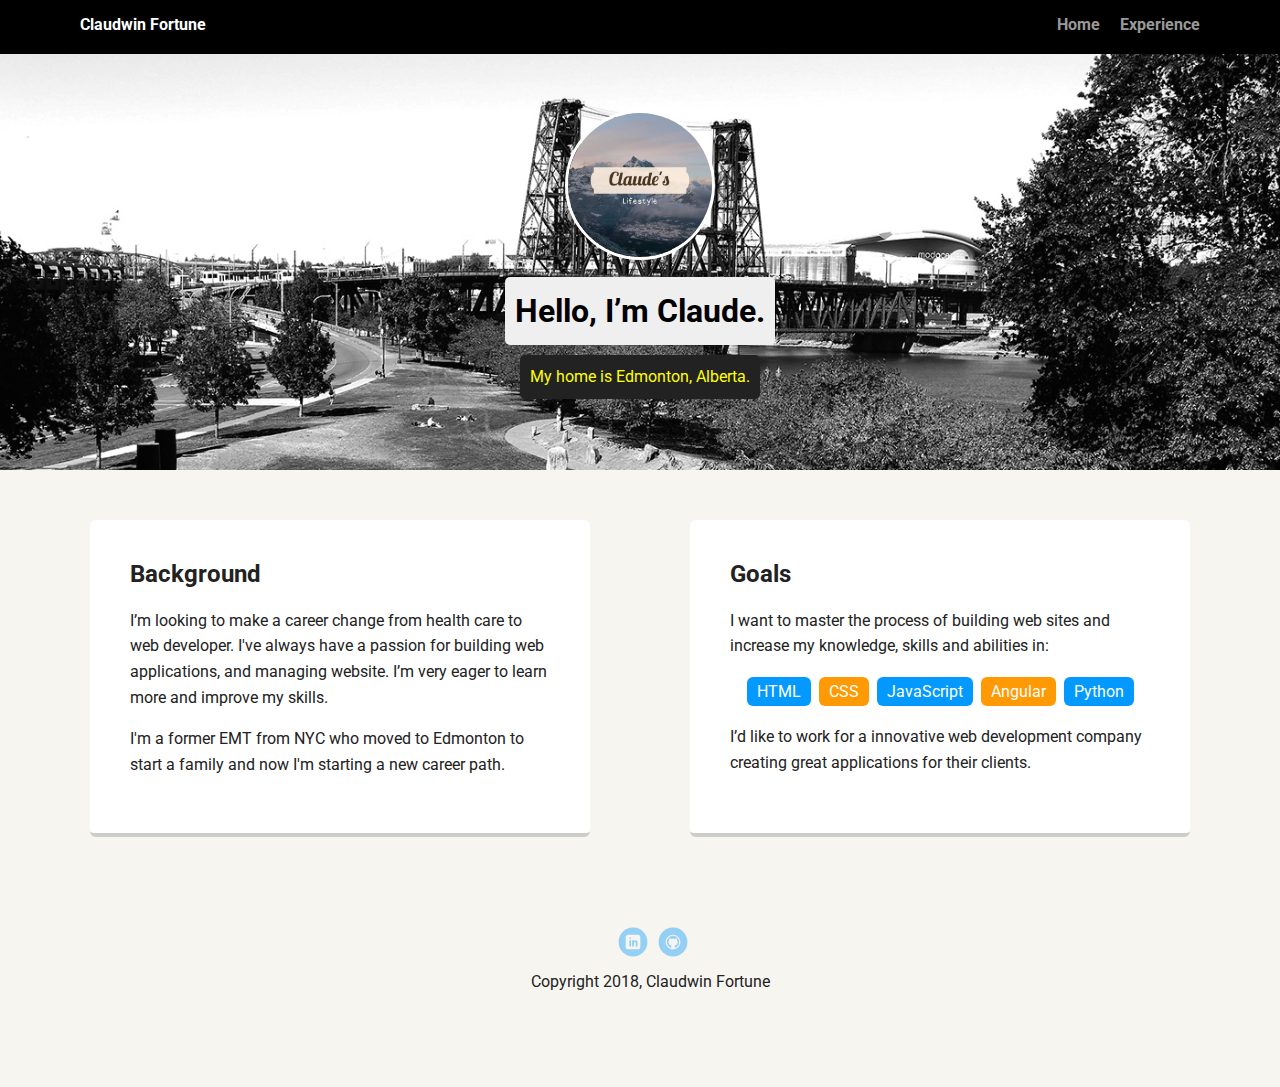
==== portfolio_update_v1/index.html @ 7b8b438d "Add files via upload" ====
<!doctype html>
<html lang="en">
<head>
  <meta charset="utf-8">
  <title>Claudwin Fortunes's Profile</title>
  <meta name="viewport" content="width=device-width, initial-scale=1.0">
  <link rel="stylesheet" href="styles.css">
  <link href="https://fonts.googleapis.com/css?family=Muli%7CRoboto:400,300,500,700,900" rel="stylesheet"></head>
  <body>

    <div class="main-nav">
        <ul class="nav">
          <li class="name">Claudwin Fortune</li>
          <li><a href="index.html">Home</a></li>
          <li><a href="#experience.html">Experience</a></li>
        </ul>
    </div>

    <header>
      <img src="images/claudesimg.jpg" alt="Claude's Lifestyle" class="profile-image">
      <h1 class="tag name">Hello, I’m Claude.</h1>
      <p class="tag location">My home is Edmonton, Alberta.</p>
    </header>

    <main class="flex">
      <div class="card">
        <h2>Background</h2>
        <p>I’m looking to make a career change from health care to web developer. I've always have a passion for building web applications, and managing website. I’m very eager to learn more and improve my skills.</p>
        <p>I'm a former EMT from NYC who moved to Edmonton to start a family and now I'm starting a new career path.</p>
      </div> 

      <div class="card">
        <h2>Goals</h2>
        <p>I want to master the process of building web sites and increase my knowledge, skills and abilities in:</p>
        <ul class="skills">
          <li>HTML</li>
          <li>CSS</li>
          <li>JavaScript</li>
          <li>Angular</li>
          <li>Python</li>
        </ul>
        <p>I’d like to work for a innovative web development company creating great applications for their clients.</p>
      </div> 

    </main>
    <footer>
      <ul>
        <li><a href="www.linkedin.com/in/claudwin-fortune" class="social linkedin" target="_blank">LinkedIn</a></li>
          <li><a href="http://github.com/Claudwin" class="social github" target="_blank">Github</a></li>
      </ul>
      <p class="copyright">Copyright 2018, Claudwin Fortune</p>
    </footer>
  </body>
  </html>
---- portfolio_update_v1/styles.css ----
/* Global Layout Set-up */
* { 
  box-sizing: border-box;
}
  
body {
  margin: 0;
  padding: 0;
  text-align: center;
  font-family: 'Roboto', sans-serif;
  color: #222;
  background: #f7f5f0;
}
/* Link Styles */

a {
  text-decoration: none;
  color: #999;
}
a:hover {
  color: #6633ff;
}

/* Section Styles */

.main-nav {
  width: 100%;
  background: black;
  min-height: 30px;
  padding: 10px;
  position: fixed;
  text-align: center;
}
.nav {
  display: flex;
  justify-content: space-around;
  font-weight: 700;
  list-style-type: none;
  margin: 0 auto;
  padding: 0;
}

.nav .name {
    display: block;
    margin-right: auto;
    color: white;
}
.nav li {
  padding: 5px 10px 10px 10px;
}
.nav a {
  transition: all .5s;
}
.nav a:hover {
  color: white
}

header {
  text-align: center;
  background: url('images/portland.jpg') no-repeat top center ;
  background-size: cover;
  overflow: hidden;
  padding-top: 60px;
}
header {
  line-height: 1.5;
}
header .profile-image {
  margin-top: 50px;
  width: 150px;
  height: 150px;
  border-radius: 50%;
  border: 3px solid white;
  transition: all .5s;
}
header .profile-image:hover {
  transform: scale(1.2) rotate(5deg);
}
.tag {
  background-color: #efefef;
  color: black;
  padding: 10px;
  border-radius: 5px;
  display: table;
  margin: 10px auto;
} 
.location {
  background-color: #222;
  color: yellow;
}
.card {
  margin: 30px;
  padding: 20px 40px 40px;
  max-width: 500px;
  text-align: left;
  background: #fff;
  border-bottom: 4px solid #ccc;
  border-radius: 6px;
  transition: all .5s;
}
.card:hover {
  border-color: #ff99ff;
}

ul.skills {
  padding: 0;
  text-align: center;
}

.skills li {
  border-radius: 6px;
  display: inline-block;
  background: #ff9904;
  color: white;
  padding: 5px 10px;
  margin: 2px;
}

.skills li:nth-child(odd) {
  background: #0399ff;
}

footer {
  width: 100%;
  min-height: 30px;
  padding: 20px 0 40px 20px;
}

footer .copyright {
  top: -8px;
  font-size: .75em;
}

footer ul {
  list-style-type: none;
  margin: 0;
  padding: 0;
}

footer ul li {
  display: inline-block;
}

a.social {
  display: inline-block;
  text-indent: -9999px;
  margin-left: 5px;
  width: 30px;
  height: 30px;
  background-size: 30px 30px;
  opacity: .4;
  transition: all .5s;
}
a.twitter {
  background-image: url(images/twitter.svg);
}
a.linkedin {
  background-image: url(images/linkedin.svg);
}
a.github {
  background-image: url(images/github.svg);
}
a.social:hover {
  opacity: 1;
}
.clearfix {
  clear: both;
}

/* Styles for larger screens */
@media screen and (min-width: 720px) {
  
  .flex {
      display: -ms-flexbox;      /* TWEENER - IE 10 */
      display: flex; 
      max-width: 1200px;
      -ms-flex-pack: distribute;
      justify-content: space-around;
      margin: 0 auto;
  }

  header {
    min-height: 470px;
  }

  .nav {
    max-width: 1200px;
    padding: 0 30px;
  }


  main {
    padding-top: 20px;
  }

  main p {
    line-height: 1.6em;
  }

  footer {
    font-size: 1.3em;
    max-width: 1200px;
    margin: 40px auto;
  }

}
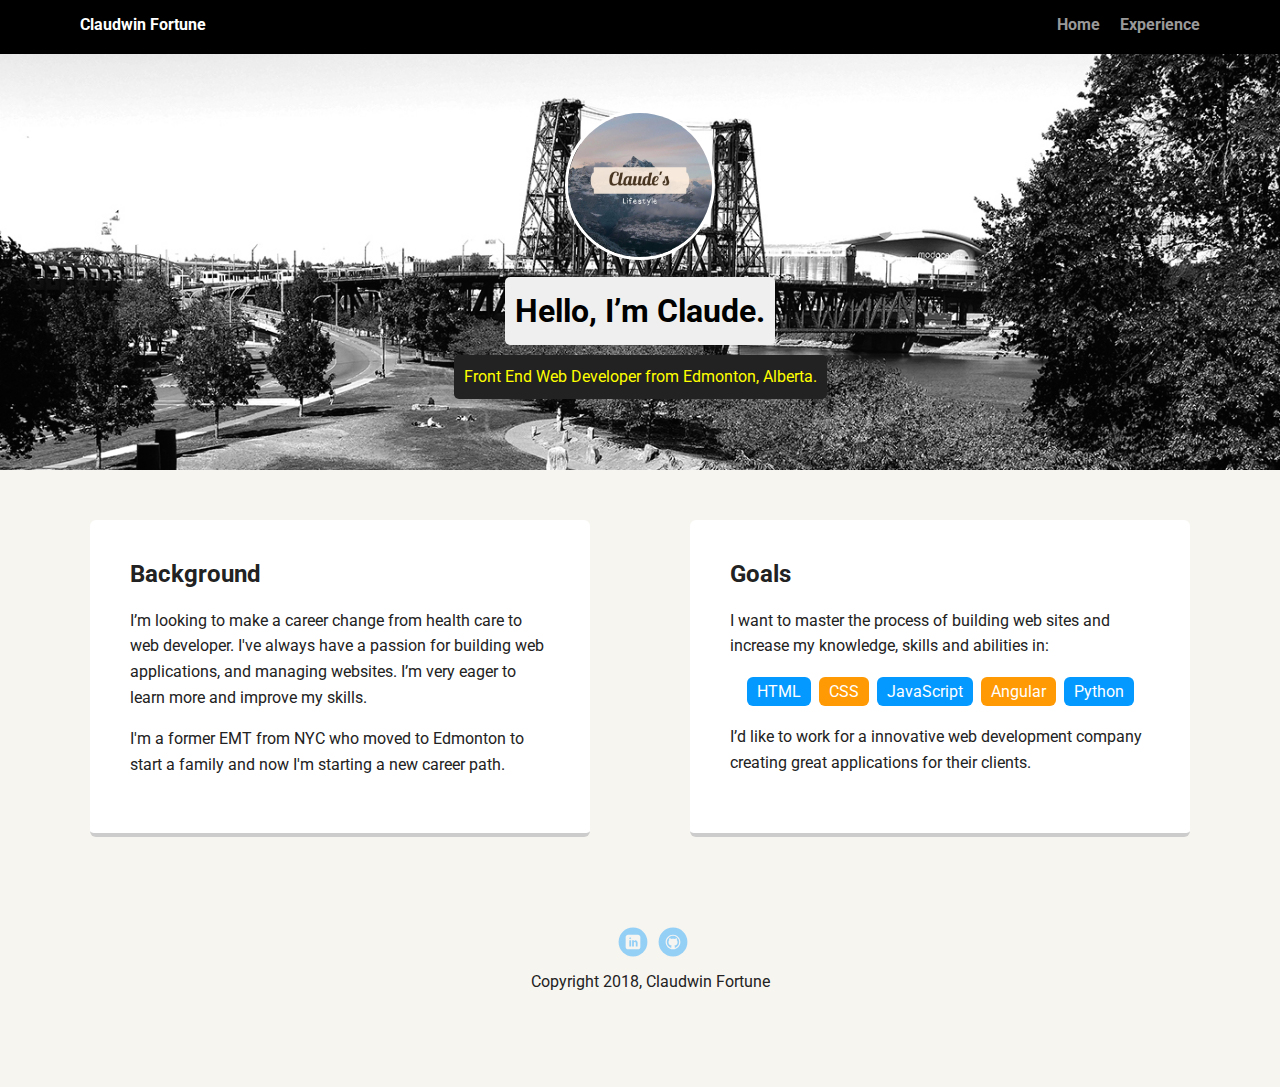
==== commit e314d124: "Update index.html" ====
--- a/portfolio_update_v1/index.html
+++ b/portfolio_update_v1/index.html
@@ -12,20 +12,20 @@
         <ul class="nav">
           <li class="name">Claudwin Fortune</li>
           <li><a href="index.html">Home</a></li>
-          <li><a href="#experience.html">Experience</a></li>
+          <li><a href="experience.html">Experience</a></li>
         </ul>
     </div>
 
     <header>
       <img src="images/claudesimg.jpg" alt="Claude's Lifestyle" class="profile-image">
       <h1 class="tag name">Hello, I’m Claude.</h1>
-      <p class="tag location">My home is Edmonton, Alberta.</p>
+      <p class="tag location">Front End Web Developer from Edmonton, Alberta.</p>
     </header>
 
     <main class="flex">
       <div class="card">
         <h2>Background</h2>
-        <p>I’m looking to make a career change from health care to web developer. I've always have a passion for building web applications, and managing website. I’m very eager to learn more and improve my skills.</p>
+        <p>I’m looking to make a career change from health care to web developer. I've always have a passion for building web applications, and managing websites. I’m very eager to learn more and improve my skills.</p>
         <p>I'm a former EMT from NYC who moved to Edmonton to start a family and now I'm starting a new career path.</p>
       </div> 
 
